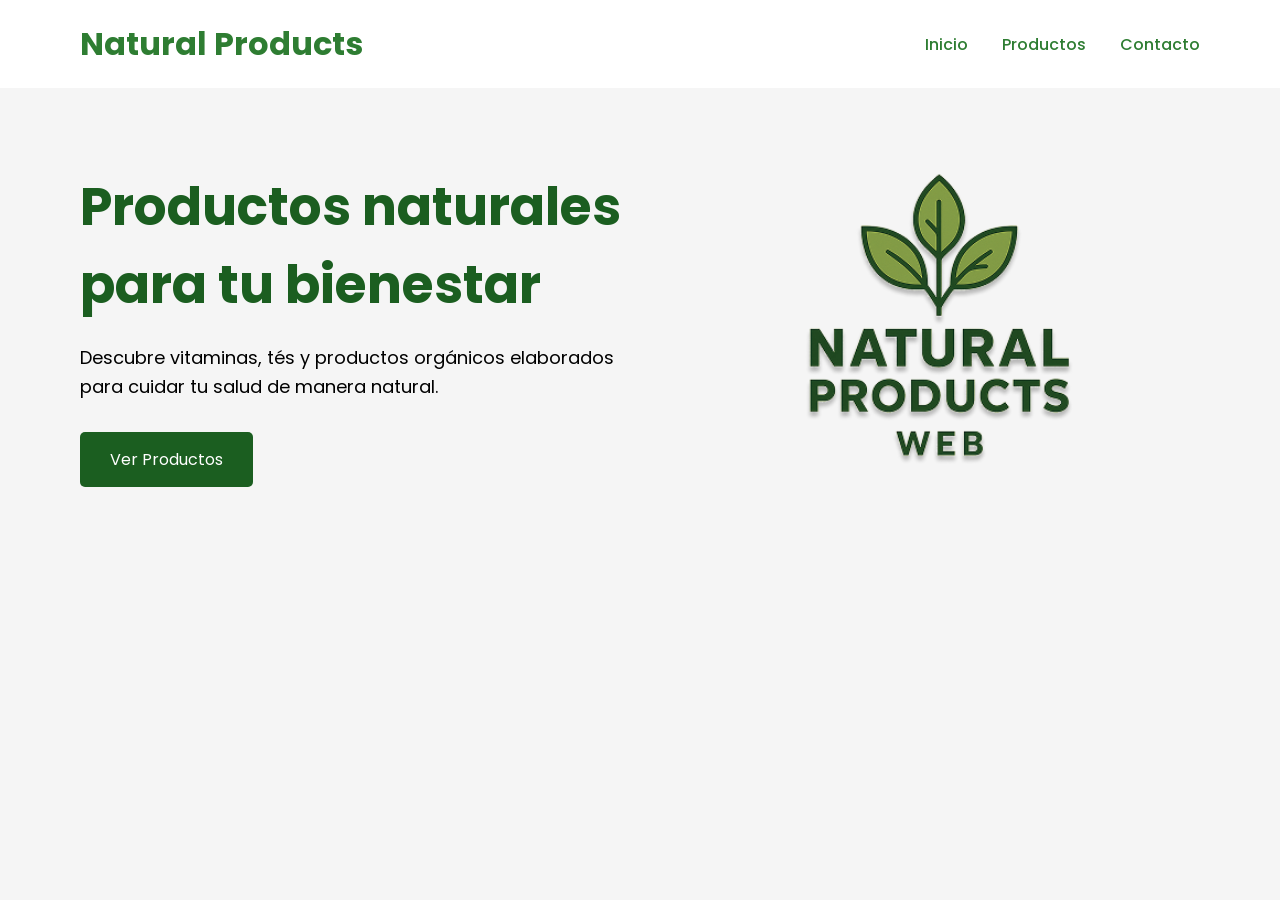
==== index.html @ 98bc317c "Primer avance proyecto Natural Products" ====
<!DOCTYPE html>
<html lang="es">

<head>
    <meta charset="UTF-8">
    <meta name="viewport" content="width=device-width, initial-scale=1.0">

    <title>Natural Products</title>

    <!-- CSS -->
    <link rel="stylesheet" href="css/estilos.css">

    <!-- Google Fonts -->
    <link rel="preconnect" href="https://fonts.googleapis.com">
    <link rel="preconnect" href="https://fonts.gstatic.com" crossorigin>

    <link href="https://fonts.googleapis.com/css2?family=Poppins:wght@300;400;500;600;700&display=swap"
        rel="stylesheet">
</head>

<body>

    <!-- HEADER -->

    <header class="header">

        <div class="logo">
            <h1>Natural Products</h1>
        </div>

        <nav class="menu">

            <a href="index.html">Inicio</a>

            <a href="productos.html">Productos</a>

            <a href="contacto.html">Contacto</a>

        </nav>

    </header>

    <!-- HERO -->

    <section class="hero">

        <div class="hero-texto">

            <h2>Productos naturales para tu bienestar</h2>

            <p>
                Descubre vitaminas, tés y productos orgánicos
                elaborados para cuidar tu salud de manera natural.
            </p>

            <a href="productos.html" class="btn">
                Ver Productos
            </a>

        </div>

        <div class="hero-imagen">

            <img src="img/productos.png" alt="Productos Naturales">

        </div>

    </section>

</body>

</html>
---- css/estilos.css ----
/* RESET */

*{
    margin: 0;
    padding: 0;
    box-sizing: border-box;
}

/* BODY */

body{
    font-family: 'Poppins', sans-serif;
    background-color: #f5f5f5;
}

/* HEADER */

.header{
    display: flex;
    justify-content: space-between;
    align-items: center;

    padding: 20px 80px;

    background-color: white;
}

/* LOGO */

.logo h1{
    color: #2e7d32;
    font-size: 32px;
}

/* MENU */

.menu a{
    text-decoration: none;

    color: #2e7d32;

    margin-left: 30px;

    font-weight: 500;

    transition: 0.3s;
}

/* HOVER */

.menu a:hover{
    color: #1b5e20;
}

/* HERO */

.hero{
    display: flex;

    justify-content: space-between;

    align-items: center;

    padding: 80px;
}

/* TEXTO */

.hero-texto{
    width: 50%;
}

.hero-texto h2{
    font-size: 52px;

    color: #1b5e20;

    margin-bottom: 20px;
}

.hero-texto p{
    font-size: 18px;

    line-height: 1.6;

    margin-bottom: 30px;
}

/* BOTON */

.btn{
    display: inline-block;

    background-color: #1b5e20;

    color: white;

    padding: 15px 30px;

    text-decoration: none;

    border-radius: 5px;

    transition: 0.3s;
}

.btn:hover{
    background-color: #2e7d32;
}

/* IMAGEN */

.hero-imagen{
    width: 45%;
}

.hero-imagen img{
    width: 100%;
}
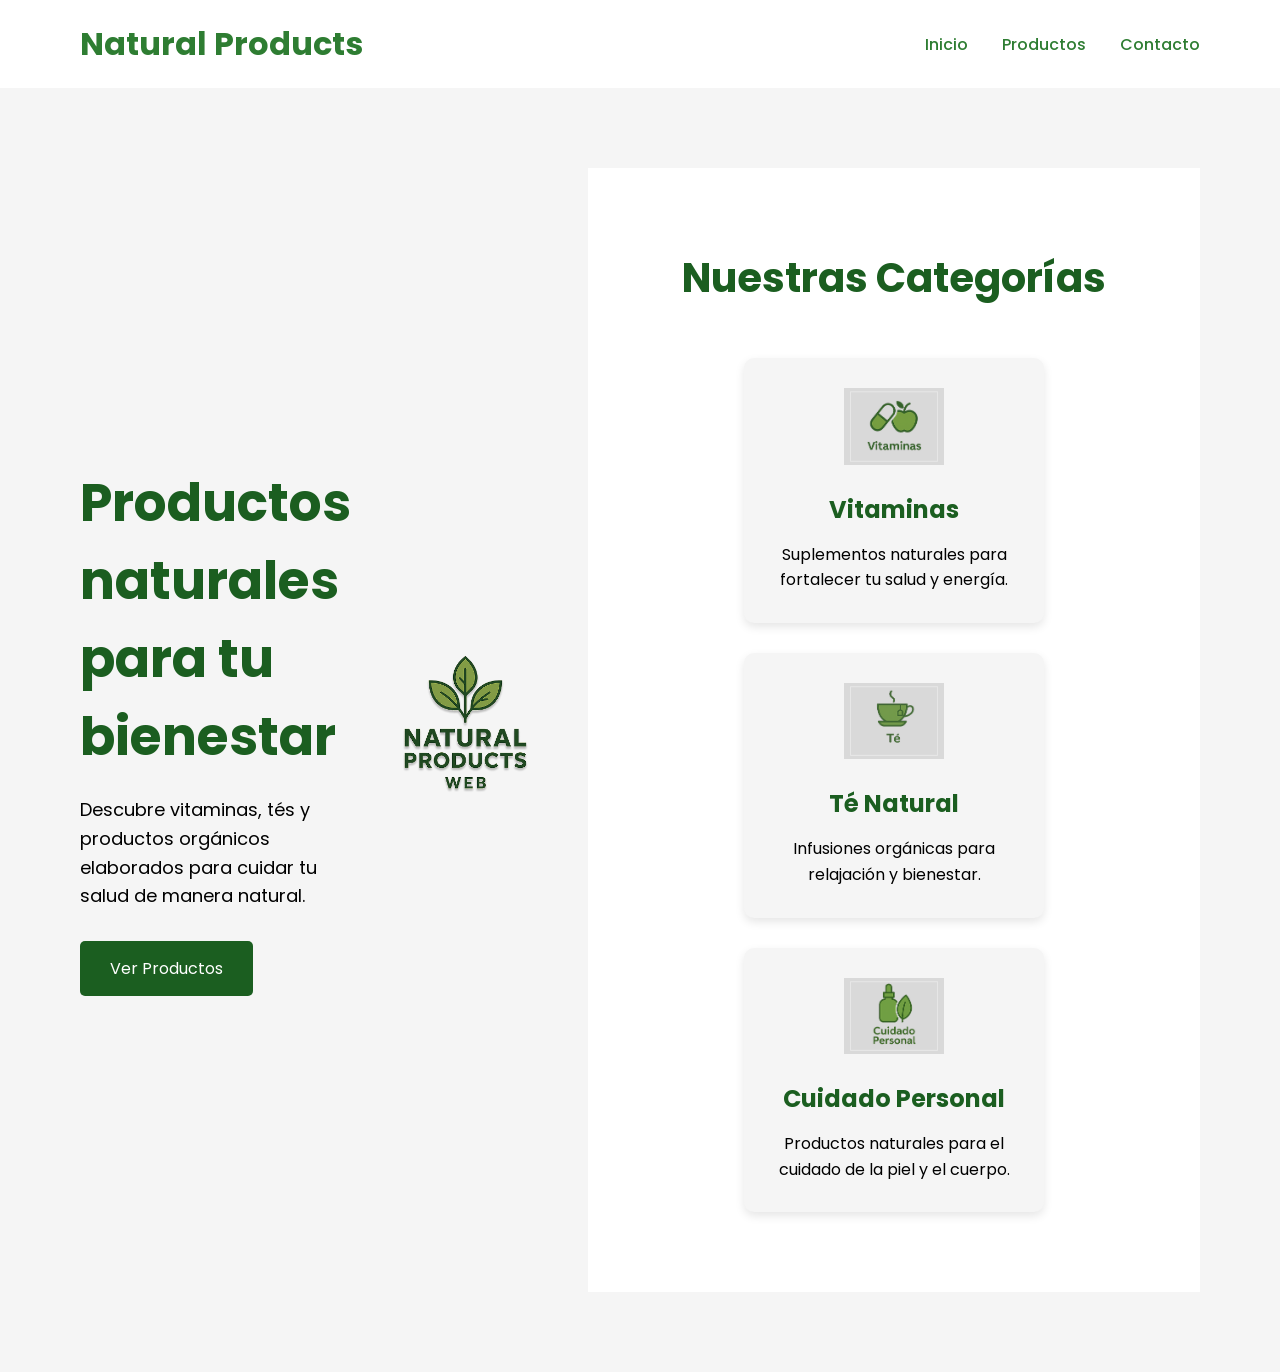
==== commit d200cbb3: "Seccion categorias agregada" ====
--- a/index.html
+++ b/index.html
@@ -64,6 +64,62 @@
             <img src="img/productos.png" alt="Productos Naturales">
 
         </div>
+        <!-- CATEGORÍAS -->
+
+<section class="categorias">
+
+    <h2 class="titulo-seccion">
+        Nuestras Categorías
+    </h2>
+
+    <div class="contenedor-categorias">
+
+        <!-- CARD 1 -->
+
+        <div class="card">
+
+            <img src="img/vitaminas.png" alt="Vitaminas">
+
+            <h3>Vitaminas</h3>
+
+            <p>
+                Suplementos naturales para fortalecer
+                tu salud y energía.
+            </p>
+
+        </div>
+
+        <!-- CARD 2 -->
+
+        <div class="card">
+
+            <img src="img/te.png" alt="Té Natural">
+
+            <h3>Té Natural</h3>
+
+            <p>
+                Infusiones orgánicas para relajación
+                y bienestar.
+            </p>
+
+        </div>
+
+        <!-- CARD 3 -->
+
+        <div class="card">
+
+            <img src="img/cuidado.png" alt="Cuidado Personal">
+
+            <h3>Cuidado Personal</h3>
+
+            <p>
+                Productos naturales para el cuidado
+                de la piel y el cuerpo.
+            </p>
+
+        </div>
+
+    </div>
 
     </section>
 
--- a/css/estilos.css
+++ b/css/estilos.css
@@ -116,4 +116,91 @@
 
 .hero-imagen img{
     width: 100%;
+}
+/* ========================= */
+/* CATEGORÍAS */
+/* ========================= */
+
+.categorias{
+
+    padding: 80px;
+
+    background-color: white;
+
+    text-align: center;
+}
+
+.titulo-seccion{
+
+    font-size: 40px;
+
+    color: #1b5e20;
+
+    margin-bottom: 50px;
+}
+
+/* CONTENEDOR */
+
+.contenedor-categorias{
+
+    display: flex;
+
+    justify-content: center;
+
+    gap: 30px;
+
+    flex-wrap: wrap;
+}
+
+/* CARD */
+
+.card{
+
+    width: 300px;
+
+    background-color: #f5f5f5;
+
+    border-radius: 10px;
+
+    padding: 30px;
+
+    transition: 0.3s;
+
+    box-shadow: 0 4px 10px rgba(0,0,0,0.1);
+}
+
+/* HOVER */
+
+.card:hover{
+
+    transform: translateY(-10px);
+}
+
+/* IMAGEN */
+
+.card img{
+
+    width: 100px;
+
+    margin-bottom: 20px;
+}
+
+/* TITULO */
+
+.card h3{
+
+    font-size: 24px;
+
+    color: #1b5e20;
+
+    margin-bottom: 15px;
+}
+
+/* TEXTO */
+
+.card p{
+
+    font-size: 16px;
+
+    line-height: 1.6;
 }
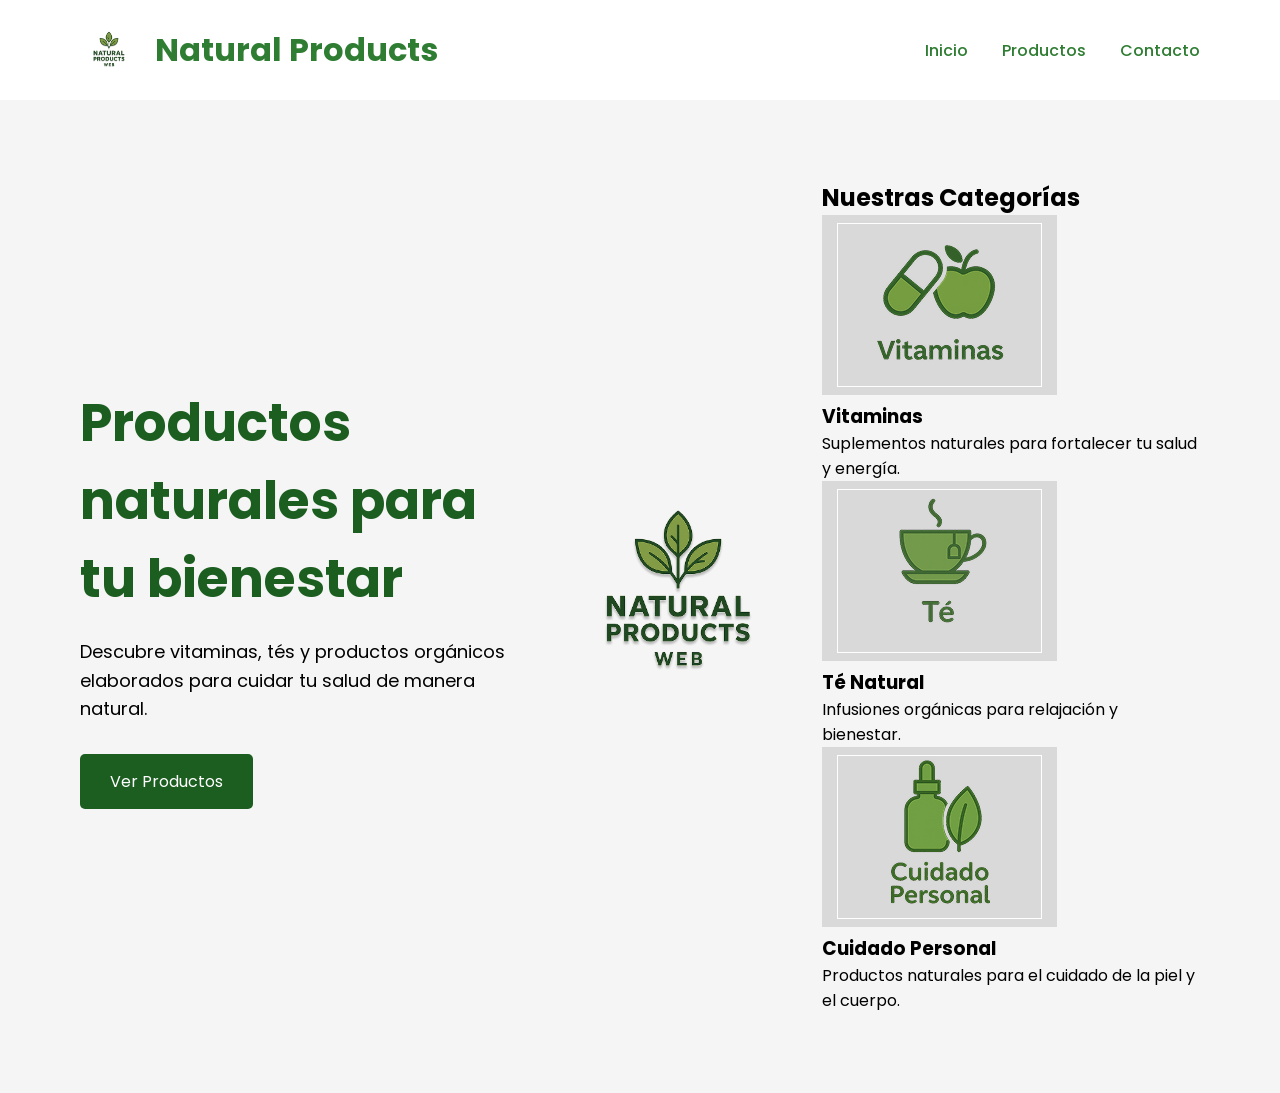
==== commit 0ea56ced: "correcciones pertinentes" ====
--- a/index.html
+++ b/index.html
@@ -25,6 +25,8 @@
     <header class="header">
 
         <div class="logo">
+            <img src="img/productos.png" alt="Logo Natural Products">
+
             <h1>Natural Products</h1>
         </div>
 
--- a/css/estilos.css
+++ b/css/estilos.css
@@ -27,10 +27,33 @@
 
 /* LOGO */
 
+.logo{
+
+    display: flex;
+
+    align-items: center;
+
+    gap: 15px;
+}
+
+.logo img{
+
+    width: 60px;
+
+    height: 60px;
+
+    object-fit: contain;
+}
+
 .logo h1{
+
     color: #2e7d32;
+
     font-size: 32px;
-}
+
+    font-weight: 700;
+}
+
 
 /* MENU */
 
@@ -111,96 +134,300 @@
 /* IMAGEN */
 
 .hero-imagen{
-    width: 45%;
+    width: 30%;
 }
 
 .hero-imagen img{
     width: 100%;
 }
 /* ========================= */
-/* CATEGORÍAS */
-/* ========================= */
-
-.categorias{
-
-    padding: 80px;
+/* BANNER PRODUCTOS */
+/* ========================= */
+
+.banner-productos{
+
+    text-align: center;
+
+    padding: 80px 20px;
+
+    background-color: #e8f5e9;
+}
+
+.banner-productos h2{
+
+    font-size: 48px;
+
+    color: #1b5e20;
+
+    margin-bottom: 20px;
+}
+
+.banner-productos p{
+
+    font-size: 18px;
+}
+
+/* ========================= */
+/* PRODUCTOS */
+/* ========================= */
+
+.productos{
+
+    padding: 80px 20px;
+
+    background-color: #f5f5f5;
+}
+
+/* CONTENEDOR */
+
+.contenedor-productos{
+
+    display: flex;
+
+    justify-content: center;
+
+    gap: 30px;
+
+    flex-wrap: wrap;
+}
+
+/* CARD */
+
+.producto-card{
+
+    width: 320px;
 
     background-color: white;
 
+    border-radius: 15px;
+
+    padding: 25px;
+
     text-align: center;
-}
-
-.titulo-seccion{
-
-    font-size: 40px;
-
-    color: #1b5e20;
-
-    margin-bottom: 50px;
-}
-
-/* CONTENEDOR */
-
-.contenedor-categorias{
+
+    box-shadow: 0 4px 15px rgba(0,0,0,0.1);
+
+    transition: 0.3s;
+}
+
+/* HOVER */
+
+.producto-card:hover{
+
+    transform: translateY(-10px);
+}
+
+/* IMAGEN */
+
+.producto-card img{
+
+    width: 100%;
+
+    height: 220px;
+
+    object-fit: cover;
+
+    border-radius: 10px;
+
+    margin-bottom: 20px;
+}
+
+/* TITULO */
+
+.producto-card h3{
+
+    font-size: 24px;
+
+    color: #1b5e20;
+
+    margin-bottom: 15px;
+}
+
+/* TEXTO */
+
+.producto-card p{
+
+    font-size: 16px;
+
+    line-height: 1.6;
+
+    margin-bottom: 20px;
+}
+
+/* PRECIO */
+
+.precio{
+
+    display: block;
+
+    font-size: 24px;
+
+    font-weight: bold;
+
+    color: #2e7d32;
+
+    margin-bottom: 20px;
+}
+
+/* BOTON */
+
+.btn-producto{
+
+    display: inline-block;
+
+    background-color: #1b5e20;
+
+    color: white;
+
+    padding: 12px 25px;
+
+    border-radius: 8px;
+
+    text-decoration: none;
+
+    transition: 0.3s;
+}
+
+/* HOVER BOTON */
+
+.btn-producto:hover{
+
+    background-color: #2e7d32;
+}
+/* ========================= */
+/* BANNER CONTACTO */
+/* ========================= */
+
+.banner-contacto{
+
+    text-align: center;
+
+    padding: 80px 20px;
+
+    background-color: #e8f5e9;
+}
+
+.banner-contacto h2{
+
+    font-size: 48px;
+
+    color: #1b5e20;
+
+    margin-bottom: 20px;
+}
+
+.banner-contacto p{
+
+    font-size: 18px;
+}
+
+/* ========================= */
+/* CONTACTO */
+/* ========================= */
+
+.contacto{
 
     display: flex;
 
     justify-content: center;
 
-    gap: 30px;
+    gap: 50px;
 
     flex-wrap: wrap;
-}
-
-/* CARD */
-
-.card{
-
-    width: 300px;
-
-    background-color: #f5f5f5;
-
-    border-radius: 10px;
-
-    padding: 30px;
+
+    padding: 80px 20px;
+}
+
+/* FORMULARIO */
+
+.formulario-contacto{
+
+    width: 500px;
+
+    background-color: white;
+
+    padding: 40px;
+
+    border-radius: 15px;
+
+    box-shadow: 0 4px 15px rgba(0,0,0,0.1);
+}
+
+.formulario-contacto h3{
+
+    margin-bottom: 30px;
+
+    color: #1b5e20;
+}
+
+/* INPUTS */
+
+.formulario-contacto input,
+.formulario-contacto textarea{
+
+    width: 100%;
+
+    padding: 15px;
+
+    margin-bottom: 20px;
+
+    border: 1px solid #ccc;
+
+    border-radius: 8px;
+
+    font-size: 16px;
+}
+
+/* TEXTAREA */
+
+.formulario-contacto textarea{
+
+    height: 150px;
+
+    resize: none;
+}
+
+/* BOTON */
+
+.formulario-contacto button{
+
+    background-color: #1b5e20;
+
+    color: white;
+
+    padding: 15px 25px;
+
+    border: none;
+
+    border-radius: 8px;
+
+    cursor: pointer;
 
     transition: 0.3s;
-
-    box-shadow: 0 4px 10px rgba(0,0,0,0.1);
-}
-
-/* HOVER */
-
-.card:hover{
-
-    transform: translateY(-10px);
-}
-
-/* IMAGEN */
-
-.card img{
-
-    width: 100px;
-
-    margin-bottom: 20px;
-}
-
-/* TITULO */
-
-.card h3{
-
-    font-size: 24px;
-
-    color: #1b5e20;
-
-    margin-bottom: 15px;
-}
-
-/* TEXTO */
-
-.card p{
-
-    font-size: 16px;
-
-    line-height: 1.6;
+}
+
+.formulario-contacto button:hover{
+
+    background-color: #2e7d32;
+}
+
+/* INFO */
+
+.info-contacto{
+
+    width: 350px;
+}
+
+.info-contacto h3{
+
+    color: #1b5e20;
+
+    margin-bottom: 30px;
+}
+
+.info-contacto p{
+
+    margin-bottom: 20px;
+
+    font-size: 18px;
 }
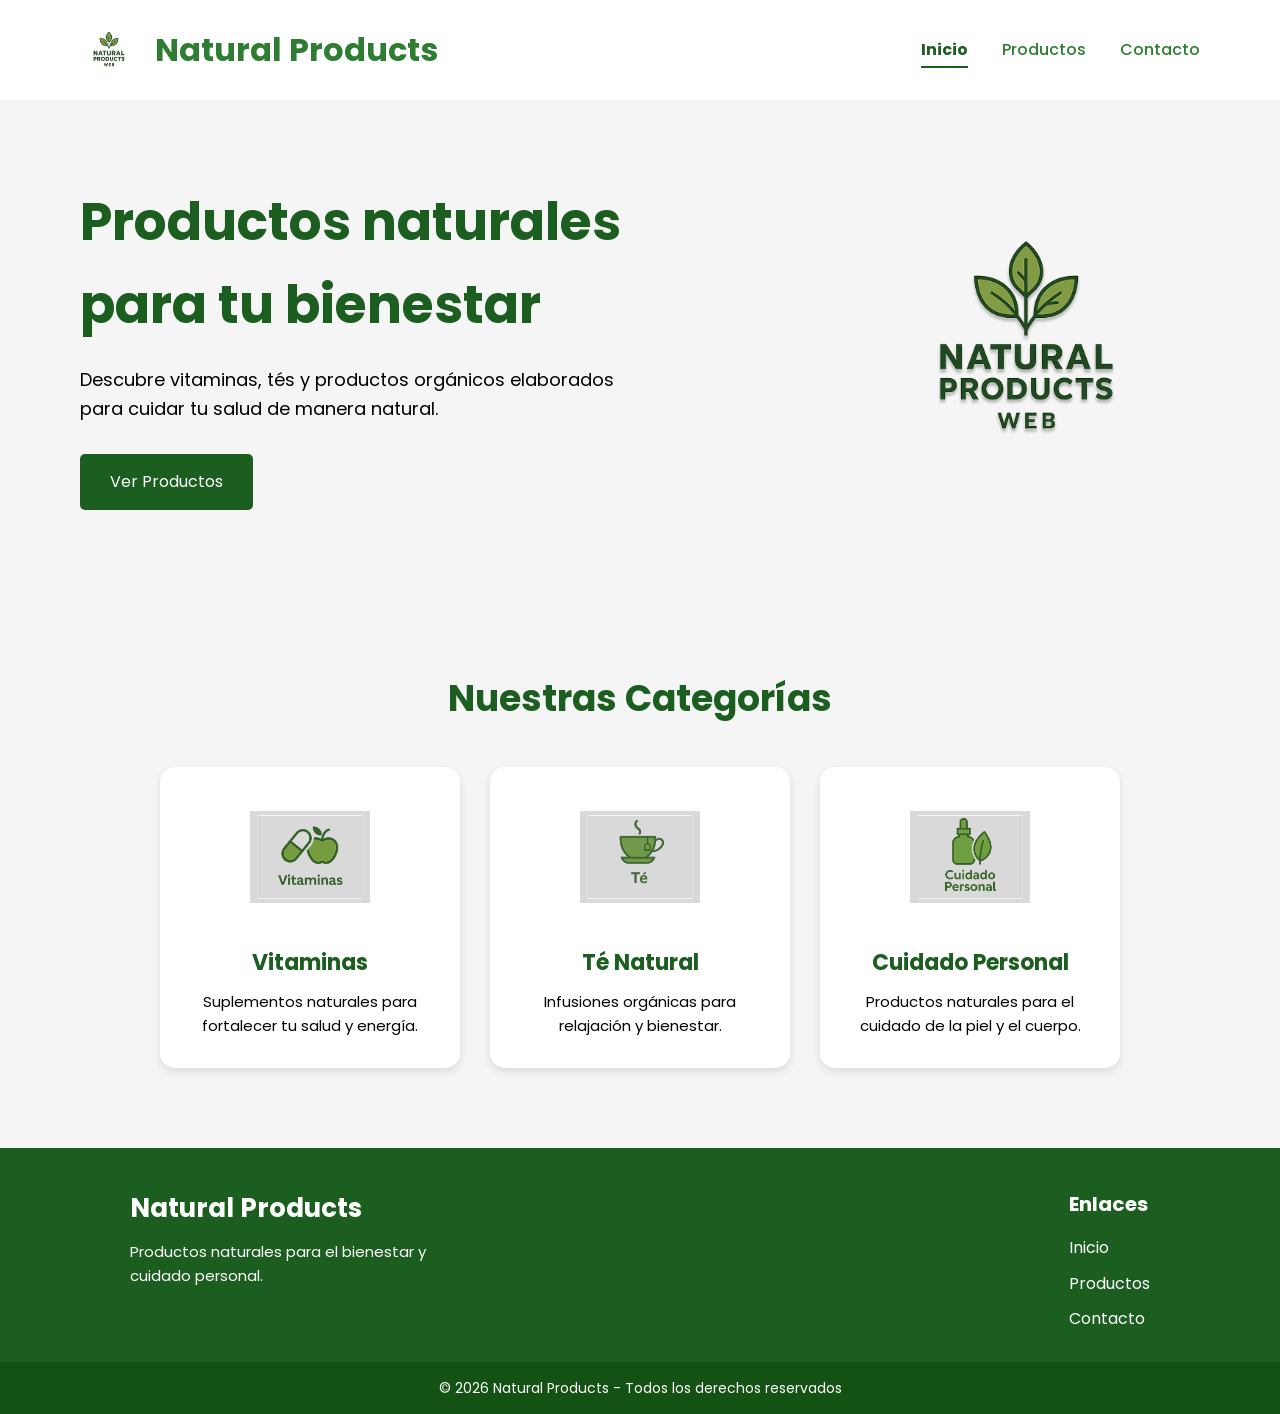
==== commit cf4c0667: "se modifica el reponsive para mejorar la visualización y se agrega mejora al escritorio" ====
--- a/index.html
+++ b/index.html
@@ -32,7 +32,7 @@
 
         <nav class="menu">
 
-            <a href="index.html">Inicio</a>
+            <a href="index.html" class="activo">Inicio</a>
 
             <a href="productos.html">Productos</a>
 
@@ -66,6 +66,7 @@
             <img src="img/productos.png" alt="Productos Naturales">
 
         </div>
+    </section>
         <!-- CATEGORÍAS -->
 
 <section class="categorias">
@@ -123,7 +124,33 @@
 
     </div>
 
-    </section>
+</section>
+
+<!-- FOOTER -->
+
+<footer class="footer">
+
+    <div class="footer-contenido">
+
+        <div class="footer-logo">
+            <h3>Natural Products</h3>
+            <p>Productos naturales para el bienestar y cuidado personal.</p>
+        </div>
+
+        <div class="footer-links">
+            <h4>Enlaces</h4>
+            <a href="index.html">Inicio</a>
+            <a href="productos.html">Productos</a>
+            <a href="contacto.html">Contacto</a>
+        </div>
+
+    </div>
+
+    <div class="footer-copy">
+        <p>© 2026 Natural Products - Todos los derechos reservados</p>
+    </div>
+
+</footer>
 
 </body>
 
--- a/css/estilos.css
+++ b/css/estilos.css
@@ -10,6 +10,7 @@
 
 body{
     font-family: 'Poppins', sans-serif;
+    line-height: 1.6;
     background-color: #f5f5f5;
 }
 
@@ -129,6 +130,7 @@
 
 .btn:hover{
     background-color: #2e7d32;
+    transform: scale(1.05);
 }
 
 /* IMAGEN */
@@ -430,4 +432,294 @@
     margin-bottom: 20px;
 
     font-size: 18px;
+}
+/* ========================= */
+/* CATEGORÍAS - ESCRITORIO */
+/* ========================= */
+
+.categorias{
+    padding: 80px 40px;
+    background-color: #f5f5f5;
+    text-align: center;
+}
+
+.titulo-seccion{
+    font-size: 36px;
+    color: #1b5e20;
+    margin-bottom: 40px;
+}
+
+.contenedor-categorias{
+    display: flex;
+    justify-content: center;
+    align-items: stretch;
+    gap: 30px;
+    flex-wrap: wrap;
+}
+
+.card{
+    width: 300px;
+    background-color: white;
+    padding: 30px;
+    border-radius: 15px;
+    text-align: center;
+    box-shadow: 0 4px 10px rgba(0,0,0,0.1);
+    transition: 0.3s;
+}
+
+.card img{
+    width: 120px;
+    height: 120px;
+    object-fit: contain;
+    margin-bottom: 20px;
+}
+
+.card h3{
+    font-size: 22px;
+    color: #1b5e20;
+    margin-bottom: 10px;
+}
+
+.card p{
+    font-size: 15px;
+    line-height: 1.6;
+}
+
+.card:hover{
+    transform: translateY(-10px);
+    box-shadow: 0 10px 25px rgba(0,0,0,0.15);
+}
+/* ========================= */
+/* RESPONSIVE */
+/* ========================= */
+img{
+    max-width: 100%;
+    height: auto;
+}
+@media (max-width: 768px){
+
+    body{
+        overflow-x: hidden;
+    }
+
+    /* HEADER */
+
+    .header{
+        flex-direction: column;
+        padding: 15px;
+        text-align: center;
+    }
+
+    .menu{
+        flex-direction: column;
+        gap: 5px;
+    }
+
+    .menu a{
+        font-size: 16px;
+    }
+
+    /* HERO */
+
+    .hero{
+        flex-direction: column;
+        padding: 30px 15px;
+    }
+
+    .hero-texto{
+        width: 100%;
+        text-align: center;
+    }
+
+    .hero-texto h2{
+        font-size: 26px;
+    }
+
+    .hero-texto p{
+        font-size: 14px;
+    }
+
+    .hero-imagen{
+        width: 100%;
+    }
+
+    /* TITULOS */
+
+    .banner-contacto h2,
+    .banner-productos h2{
+        font-size: 26px;
+    }
+
+    .banner-contacto p,
+    .banner-productos p{
+        font-size: 14px;
+    }
+
+    /* CONTACTO */
+
+    .contacto{
+        flex-direction: column;
+        padding: 30px 15px;
+        gap: 30px;
+    }
+
+    .formulario-contacto{
+    max-width: 500px;
+    width: 100%;
+    }
+
+    .formulario-contacto{
+        padding: 20px;
+    }
+
+    /* INPUTS */
+
+    .formulario-contacto input,
+    .formulario-contacto textarea{
+
+        font-size: 14px;
+        padding: 12px;
+    }
+
+    /* BOTON */
+
+    .formulario-contacto button{
+        width: 100%;
+    }
+
+    /* PRODUCTOS */
+
+    .producto-card{
+        width: 90%;
+        transition: 0.3s;
+    }
+    .producto-card:hover{
+
+    transform: translateY(-10px);
+
+    box-shadow: 0 10px 25px rgba(0,0,0,0.15);
+    }
+
+    /* CATEGORIAS */
+
+    .categorias{
+        padding: 50px 20px;
+    }
+
+    .contenedor-categorias{
+        display: flex;
+        flex-direction: column;
+        align-items: center;
+        gap: 25px;
+    }
+
+    .titulo-seccion{
+        font-size: 28px;
+        margin-bottom: 30px;
+    }
+
+    .card{
+    width: 100%;
+    max-width: 320px;
+
+    background-color: white;
+
+    padding: 30px;
+
+    border-radius: 15px;
+
+    box-shadow: 0 4px 10px rgba(0,0,0,0.1);
+
+    transition: 0.3s;
+    }
+    .card:hover{
+
+    transform: translateY(-10px);
+
+    box-shadow: 0 10px 25px rgba(0,0,0,0.15);
+    }
+    
+    /* FOOTER */
+    .footer-contenido{
+        flex-direction: column;
+        text-align: center;
+        align-items: center;
+        padding: 0 20px 30px;
+    }
+
+    .footer-logo p{
+        max-width: 320px;
+    }
+
+    .footer-links{
+        align-items: center;
+    }
+
+}
+
+/* MENÚ ACTIVO */
+
+.menu a.activo{
+    color: #1b5e20;
+    font-weight: bold;
+    border-bottom: 2px solid #1b5e20;
+    padding-bottom: 5px;
+}
+/* ========================= */
+/* FOOTER LIMPIO */
+/* ========================= */
+
+.footer{
+    background-color: #1b5e20;
+    color: white;
+    padding-top: 40px;
+}
+
+.footer-contenido{
+    display: flex;
+    justify-content: space-between;
+    align-items: flex-start;
+    gap: 30px;
+    max-width: 1100px;
+    margin: auto;
+    padding: 0 40px 30px;
+}
+
+.footer-logo h3{
+    font-size: 26px;
+    margin-bottom: 10px;
+}
+
+.footer-logo p{
+    max-width: 350px;
+    font-size: 15px;
+    line-height: 1.6;
+}
+
+.footer-links{
+    display: flex;
+    flex-direction: column;
+    gap: 10px;
+}
+
+.footer-links h4{
+    font-size: 20px;
+    margin-bottom: 5px;
+}
+
+.footer-links a{
+    color: white;
+    text-decoration: none;
+    transition: 0.3s;
+}
+
+.footer-links a:hover{
+    color: #c8e6c9;
+}
+
+.footer-copy{
+    text-align: center;
+    background-color: #145214;
+    padding: 15px;
+    font-size: 14px;
 }
